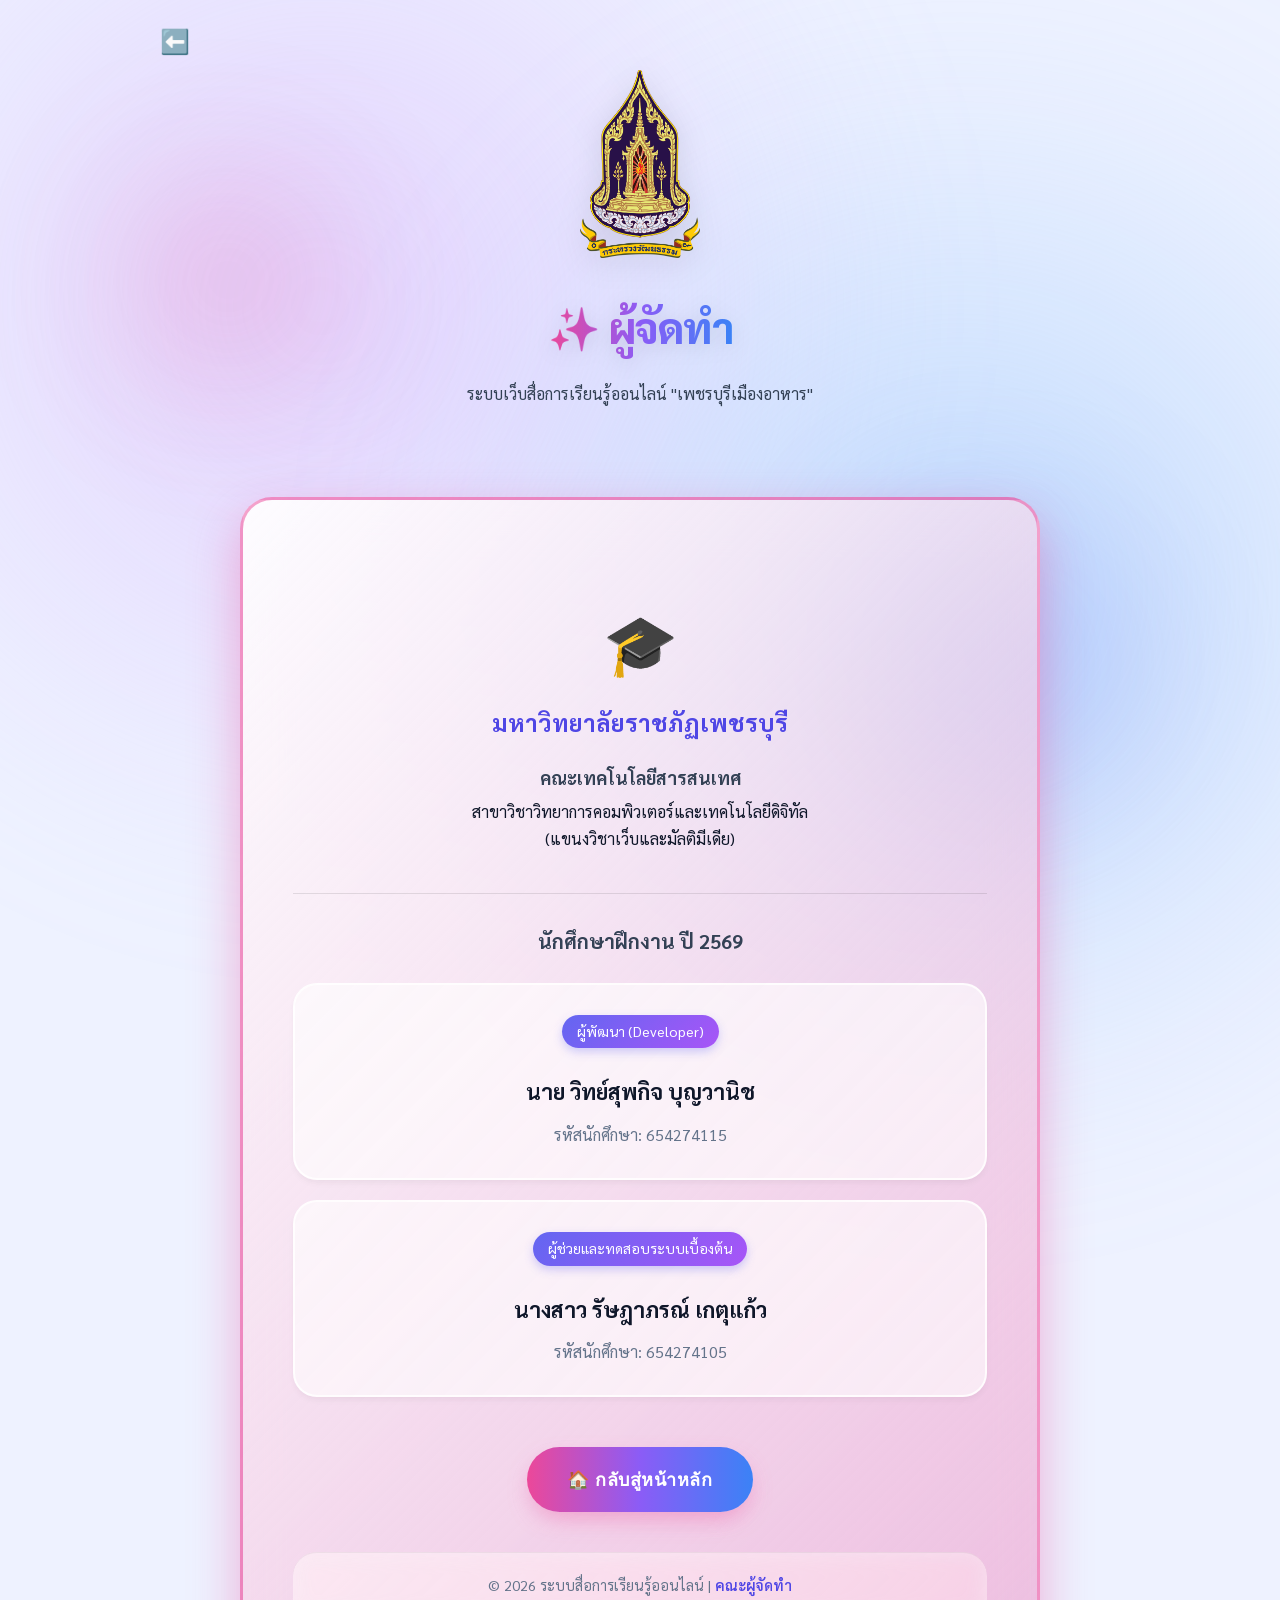
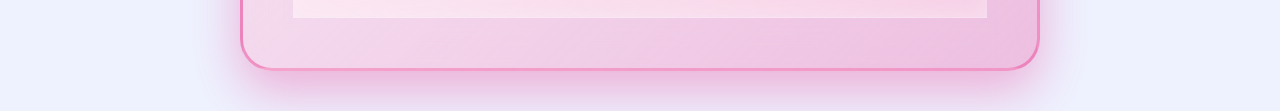
==== credits.html @ ec185980 "first upload" ====
<!DOCTYPE html>
<html lang="th">

<head>
    <meta charset="UTF-8">
    <meta name="viewport" content="width=device-width, initial-scale=1.0">
    <title>ผู้จัดทำ - ระบบเว็บสื่อการเรียนรู้ออนไลน์</title>
    <link rel="stylesheet" href="style.css?v=10">
    <style>
        .credits-container {
            max-width: 800px;
            margin: 0 auto;
            text-align: center;
        }

        .team-section {
            margin-top: 40px;
        }

        .team-card {
            background: rgba(255, 255, 255, 0.6);
            border-radius: var(--radius-lg);
            padding: 30px;
            margin-bottom: 20px;
            box-shadow: var(--shadow-sm);
            border: 2px solid rgba(255, 255, 255, 0.8);
            transition: transform 0.3s ease;
        }

        .team-card:hover {
            transform: translateY(-5px);
            background: rgba(255, 255, 255, 0.8);
            box-shadow: var(--shadow-md);
        }

        .university-logo {
            width: 120px;
            height: auto;
            margin-bottom: 20px;
            filter: drop-shadow(0 4px 6px rgba(0, 0, 0, 0.1));
        }

        .role-badge {
            display: inline-block;
            background: var(--primary-gradient);
            color: white;
            padding: 5px 15px;
            border-radius: 20px;
            font-size: 14px;
            margin-bottom: 15px;
            box-shadow: 0 4px 10px rgba(99, 102, 241, 0.3);
        }

        .main-footer {
            margin-top: 40px;
            text-align: center;
            padding: 20px;
            border-top: 1px solid rgba(0, 0, 0, 0.05);
            font-size: 0.9em;
            color: var(--text-muted);
        }

        .main-footer a {
            color: var(--primary-color);
            text-decoration: none;
            font-weight: 600;
            transition: color 0.2s;
        }

        .main-footer a:hover {
            color: var(--accent-color);
        }
    </style>
</head>

<body>
    <!-- Background elements -->
    <div class="bg-shape"
        style="top: 20%; left: 10%; width: 200px; height: 200px; background: rgba(236, 72, 153, 0.4);"></div>
    <div class="bg-shape"
        style="bottom: 10%; right: 10%; width: 300px; height: 300px; background: rgba(99, 102, 241, 0.4); animation-direction: reverse;">
    </div>

    <div class="container">
        <!-- Back Button Top Left -->
        <a href="index.html"
            style="position: absolute; top: 20px; left: 20px; text-decoration: none; font-size: 24px;">⬅️</a>

        <header>
            <img src="logo.png" alt="ตราประจำจังหวัดเพชรบุรี" class="logo">
            <h1>✨ ผู้จัดทำ</h1>
            <p style="color: var(--secondary-color); margin-top: 10px;">ระบบเว็บสื่อการเรียนรู้ออนไลน์
                "เพชรบุรีเมืองอาหาร"</p>
        </header>

        <div class="card credits-container">
            <div class="team-section">
                <!-- University Info -->
                <div style="margin-bottom: 40px;">
                    <div style="font-size: 60px; margin-bottom: 10px;">🎓</div>
                    <h3 style="margin-top: 10px; color: var(--primary-color);">มหาวิทยาลัยราชภัฏเพชรบุรี</h3>
                    <p style="color: var(--secondary-color); font-size: 18px; font-weight: bold; margin-bottom: 5px;">
                        คณะเทคโนโลยีสารสนเทศ</p>
                    <p style="color: var(--text-color);">สาขาวิชาวิทยาการคอมพิวเตอร์และเทคโนโลยีดิจิทัล
                        <br>(แขนงวิชาเว็บและมัลติมีเดีย)
                    </p>
                </div>

                <hr style="border: 0; height: 1px; background: rgba(0,0,0,0.1); margin: 30px 0;">

                <h4 style="margin-bottom: 25px; color: var(--secondary-color);">นักศึกษาฝึกงาน ปี 2569</h4>

                <!-- Student 1 -->
                <div class="team-card">
                    <span class="role-badge">ผู้พัฒนา (Developer)</span>
                    <h4 style="font-size: 22px; margin-bottom: 10px; color: var(--text-color); margin-top: 10px;">
                        นาย วิทย์สุพกิจ บุญวานิช</h4>
                    <p style="color: var(--text-muted);">รหัสนักศึกษา: 654274115</p>
                </div>

                <!-- Student 2 -->
                <div class="team-card">
                    <span class="role-badge">ผู้ช่วยและทดสอบระบบเบื้องต้น</span>
                    <h4 style="font-size: 22px; margin-bottom: 10px; color: var(--text-color); margin-top: 10px;">
                        นางสาว รัษฎาภรณ์ เกตุแก้ว</h4>
                    <p style="color: var(--text-muted);">รหัสนักศึกษา: 654274105</p>
                </div>

                <div style="margin-top: 50px;">
                    <button class="btn btn-success" onclick="window.location.href='index.html'">
                        🏠 กลับสู่หน้าหลัก
                    </button>
                </div>
            </div>

            <footer class="main-footer">
                <p>© 2026 ระบบสื่อการเรียนรู้ออนไลน์ | <a href="credits.html">คณะผู้จัดทำ</a></p>
            </footer>
        </div>
</body>

</html>
---- style.css ----
@import url('https://fonts.googleapis.com/css2?family=Sarabun:wght@300;400;500;600;700;800&display=swap');

:root {
    /* Vibrant "Teen" Palette - High Energy */
    --primary-color: #4f46e5;
    /* Electric Indigo */
    --secondary-color: #334155;
    --accent-color: #db2777;
    /* Pink Magenta */
    --highlight-color: #fbbf24;
    /* Pop Yellow */
    --background-color: #f0f9ff;

    /* Modern Gradients */
    --primary-gradient: linear-gradient(135deg, #6366f1 0%, #a855f7 100%);
    /* Indigo -> Purple */
    --modern-gradient: linear-gradient(to right, #ec4899 0%, #8b5cf6 50%, #3b82f6 100%);
    /* Pink -> Purple -> Blue */
    --gold-gradient: linear-gradient(135deg, #f59e0b 0%, #fbbf24 100%);
    /* Kept only for specific elements if needed */

    /* UI Tokens */
    --text-color: #0f172a;
    --text-muted: #64748b;
    --border-color: rgba(255, 255, 255, 0.6);
    --surface-color: rgba(255, 255, 255, 0.7);
    /* Glassmorphism Base */

    --shadow-sm: 0 4px 6px -1px rgba(0, 0, 0, 0.05);
    --shadow-md: 0 10px 15px -3px rgba(0, 0, 0, 0.08);
    --shadow-lg: 0 25px 50px -12px rgba(99, 102, 241, 0.2);
    /* Indigo Shadow */

    --radius-md: 16px;
    --radius-lg: 24px;
    --radius-xl: 32px;
}

* {
    margin: 0;
    padding: 0;
    box-sizing: border-box;
}

html {
    scroll-behavior: smooth;
}

body {
    font-family: 'Sarabun', sans-serif;
    margin: 0;
    padding: 0;
    background-color: #eef2ff;
    color: var(--text-color);
    line-height: 1.7;
    min-height: 100vh;
    overflow-x: hidden;
    position: relative;
    -webkit-font-smoothing: antialiased;
}

/* Modern "Mesh Gradient" Animated Background */
body::before,
body::after {
    content: '';
    position: fixed;
    width: 90vw;
    height: 90vw;
    border-radius: 50%;
    filter: blur(90px);
    z-index: -1;
    opacity: 0.5;
    will-change: transform;
    animation: floatBlob 25s infinite alternate ease-in-out;
}

body::before {
    top: -30%;
    left: -20%;
    background: radial-gradient(circle, #d8b4fe 0%, rgba(216, 180, 254, 0) 70%);
}

body::after {
    bottom: -30%;
    right: -20%;
    background: radial-gradient(circle, #93c5fd 0%, rgba(147, 197, 253, 0) 70%);
    animation-delay: -10s;
}

@keyframes floatBlob {
    0% {
        transform: translate(0, 0) scale(1);
    }

    100% {
        transform: translate(5%, 10%) scale(1.1);
    }
}

/* Background Shape Animation */
.bg-shape {
    position: fixed;
    border-radius: 50%;
    filter: blur(80px);
    opacity: 0.6;
    z-index: -1;
    animation: floatBlob 20s infinite alternate ease-in-out;
}

/* Utility Classes */
.hidden {
    display: none !important;
}

.container {
    max-width: 1000px;
    margin: 0 auto;
    padding: 40px 20px;
    position: relative;
    z-index: 1;
}

header {
    text-align: center;
    margin-bottom: 60px;
    padding: 30px 0;
    position: relative;
}

header h1 {
    margin: 10px 0 0;
    font-size: 42px;
    font-weight: 800;
    letter-spacing: -1px;
    background: var(--modern-gradient);
    -webkit-background-clip: text;
    -webkit-text-fill-color: transparent;
    background-clip: text;
    color: transparent;
    display: inline-block;
    filter: drop-shadow(0 4px 10px rgba(0, 0, 0, 0.1));
    line-height: 1.6;
    padding: 10px 0;
}

/* Glassmorphism Card */
.card {
    background: linear-gradient(135deg, rgba(255, 255, 255, 0.9) 0%, rgba(236, 72, 153, 0.3) 100%);
    padding: 50px;
    border-radius: var(--radius-xl);
    box-shadow: 0 20px 50px rgba(236, 72, 153, 0.4);
    border: 3px solid rgba(236, 72, 153, 0.5);
    margin-bottom: 40px;
    backdrop-filter: blur(25px);
    -webkit-backdrop-filter: blur(25px);
    transition: transform 0.4s cubic-bezier(0.175, 0.885, 0.32, 1.275), box-shadow 0.4s ease;
}

/* New Story Card Animation - Simplified */
.story-grid>div {
    transition: transform 0.2s ease, box-shadow 0.2s ease;
    /* Faster, simpler */
    cursor: pointer;
}

.story-grid>div:hover {
    transform: translateY(-4px);
    /* Reduced movement */
    box-shadow: 0 10px 20px rgba(0, 0, 0, 0.1) !important;
    /* Lighter shadow */
    z-index: 10;
}

/* .card:hover removed to prevent bounce effect */

.content-img {
    width: 100%;
    border-radius: var(--radius-lg);
    box-shadow: var(--shadow-md);
    margin: 30px 0;
    /* transition: all 0.4s ease; REMOVED for performance */
    border: 5px solid rgba(255, 255, 255, 0.8);
}

/* .content-img:hover REMOVED - too many images cause lag */

.btn {
    padding: 18px 40px;
    border-radius: 60px;
    font-size: 18px;
    font-weight: 700;
    border: none;
    transition: all 0.3s cubic-bezier(0.4, 0, 0.2, 1);
    background: white;
    color: var(--primary-color);
    box-shadow: 0 10px 20px -5px rgba(0, 0, 0, 0.1);
    letter-spacing: 0.5px;
    display: inline-block;
    cursor: pointer;
    text-decoration: none;
}

.btn:hover {
    transform: translateY(-5px);
    box-shadow: 0 20px 30px -5px rgba(0, 0, 0, 0.15);
}

.btn-success {
    background: var(--modern-gradient);
    color: white;
    box-shadow: 0 10px 25px -5px rgba(236, 72, 153, 0.4);
}

.btn-success:hover {
    color: white;
    box-shadow: 0 20px 40px -5px rgba(236, 72, 153, 0.6);
    transform: translateY(-5px) scale(1.03);
}

/* Timeline Re-styled */
.timeline {
    position: relative;
    padding: 20px 0;
}

.timeline-item {
    padding: 25px;
    border-left: 4px solid var(--accent-color);
    /* Changed from Gold to Pink */
    position: relative;
    margin-bottom: 30px;
    margin-left: 20px;
    background: rgba(255, 255, 255, 0.9);
    /* Increased opacity instead of blur */
    border-radius: 0 var(--radius-lg) var(--radius-lg) 0;
    box-shadow: var(--shadow-sm);
    /* backdrop-filter: blur(10px); REMOVED for performance */
}

.timeline-item::before {
    content: "";
    width: 16px;
    height: 16px;
    background: var(--accent-color);
    /* Pink dot */
    border-radius: 50%;
    position: absolute;
    left: -30px;
    top: 30px;
    box-shadow: 0 0 0 4px rgba(236, 72, 153, 0.2);
}

.year-badge {
    background: var(--primary-gradient);
    /* Blue/Purple badge */
    color: white;
    padding: 6px 16px;
    border-radius: 20px;
    font-weight: bold;
    font-size: 14px;
    display: inline-block;
    margin-bottom: 12px;
    box-shadow: 0 4px 10px rgba(99, 102, 241, 0.3);
}

/* GI Grid & Cards */
.gi-grid {
    display: grid;
    grid-template-columns: repeat(auto-fill, minmax(240px, 1fr));
    gap: 25px;
}

.gi-card {
    background: rgba(255, 255, 255, 0.8);
    border-radius: var(--radius-lg);
    padding: 25px;
    text-align: center;
    border: 1px solid rgba(255, 255, 255, 0.5);
    transition: transform 0.2s ease;
    /* Simplified - only transform, faster */
    box-shadow: var(--shadow-sm);
    position: relative;
    overflow: hidden;
}

.gi-card:hover {
    transform: translateY(-3px);
    /* Reduced movement */
    /* box-shadow removed from hover - static shadow is enough */
    /* background removed from hover - not needed */
}

.gi-img {
    width: 100%;
    height: 180px;
    object-fit: cover;
    border-radius: var(--radius-md);
    margin-bottom: 15px;
    box-shadow: var(--shadow-sm);
    /* transition: transform 0.5s ease; REMOVED - too many images */
}

/* .gi-card:hover .gi-img REMOVED - causes lag with many cards */

/* Typography Headings */
h2 {
    font-size: 32px;
    font-weight: 800;
    color: var(--primary-color);
    margin-top: 0;
    margin-bottom: 30px;
    background: linear-gradient(to right, var(--primary-color), var(--accent-color));
    -webkit-background-clip: text;
    -webkit-text-fill-color: transparent;
    background-clip: text;
    color: transparent;
    display: inline-block;
    border-bottom: 3px solid rgba(99, 102, 241, 0.1);
    padding-bottom: 10px;
}

h3 {
    font-size: 24px;
    color: var(--secondary-color);
    margin-top: 40px;
    margin-bottom: 20px;
    font-weight: 700;
}

h4 {
    font-size: 20px;
    color: var(--text-color);
    font-weight: 700;
}

/* Logo */
.logo {
    display: block;
    width: 120px;
    height: auto;
    margin: 0 auto 15px auto;
    filter: drop-shadow(0 5px 15px rgba(0, 0, 0, 0.1));
    transition: transform 0.3s ease;
}

.logo:hover {
    transform: rotate(-5deg) scale(1.1);
}

/* Interactive Progress Bar */
.progress-bar {
    width: 100%;
    height: 16px;
    background-color: rgba(255, 255, 255, 0.5);
    border-radius: 999px;
    overflow: hidden;
    margin-bottom: 30px;
    border: 1px solid rgba(255, 255, 255, 0.8);
    box-shadow: inset 0 2px 4px rgba(0, 0, 0, 0.05);
}

.progress-fill {
    height: 100%;
    background: var(--modern-gradient);
    border-radius: 999px;
    box-shadow: 0 0 20px rgba(236, 72, 153, 0.5);
    position: relative;
}

.progress-fill::after {
    content: '';
    position: absolute;
    top: 0;
    left: 0;
    right: 0;
    bottom: 0;
    background: linear-gradient(90deg, transparent, rgba(255, 255, 255, 0.4), transparent);
    transform: translateX(-100%);
    animation: shimmer 1.5s infinite;
}

@keyframes shimmer {
    100% {
        transform: translateX(100%);
    }
}



/* Quiz Styles */
.quiz-option {
    background: rgba(255, 255, 255, 0.7);
    border: 2px solid transparent;
    border-radius: var(--radius-lg);
    padding: 20px;
    margin-bottom: 15px;
    cursor: pointer;
    transition: all 0.2s ease;
}

.quiz-option:hover {
    background: white;
    transform: translateX(10px);
    box-shadow: var(--shadow-md);
}

.quiz-option.selected {
    background: white;
    border-color: var(--primary-color);
    box-shadow: var(--shadow-lg);
}

/* Form Styles */
.form-group input,
.form-group textarea {
    background: rgba(255, 255, 255, 0.8);
    border: 2px solid transparent;
    border-radius: var(--radius-md);
    padding: 18px;
    font-size: 16px;
    transition: all 0.3s ease;
}

.form-group input:focus {
    border-color: var(--primary-color);
    box-shadow: 0 0 0 4px rgba(99, 102, 241, 0.2);
    outline: none;
}

/* 
   Certificate Specific Styles - Traditional "Thai" Look 
   Restored for formal PDF generation 
*/
.certificate {
    width: 297mm;
    height: 210mm;
    margin: 0 auto;
    padding: 0;
    position: relative;
    background-color: #ffffff;
    /* Thai pattern removed as per user request */
    border: 12px solid var(--gold-color);
    box-shadow: 0 10px 40px rgba(0, 0, 0, 0.15);
    font-family: 'Sarabun', sans-serif;
    overflow: hidden;
    color: #333;
}

/* Rating Buttons - Premium Style */
.rating-buttons {
    display: flex;
    justify-content: space-between;
    gap: 15px;
    margin: 20px 0;
    padding: 0;
}

.rating-btn {
    flex: 1;
    max-width: 70px;
    height: 70px;
    border-radius: 50%;
    border: 3px solid rgba(99, 102, 241, 0.2);
    background: rgba(255, 255, 255, 0.9);
    font-weight: 700;
    font-size: 24px;
    color: var(--primary-color);
    cursor: pointer;
    transition: all 0.3s cubic-bezier(0.4, 0, 0.2, 1);
    display: flex;
    align-items: center;
    justify-content: center;
    box-shadow: 0 4px 10px rgba(0, 0, 0, 0.08);
    position: relative;
    overflow: hidden;
}

.rating-btn::before {
    content: '';
    position: absolute;
    top: 0;
    left: 0;
    right: 0;
    bottom: 0;
    background: var(--modern-gradient);
    opacity: 0;
    transition: opacity 0.3s ease;
    border-radius: 50%;
}

.rating-btn:hover {
    border-color: var(--primary-color);
    transform: translateY(-5px) scale(1.05);
    box-shadow: 0 15px 30px -5px rgba(99, 102, 241, 0.4);
}

.rating-btn:hover::before {
    opacity: 0.1;
}


/* Form Styles for Better Mobile UX */
.form-group {
    margin-bottom: 20px;
}

.form-group label {
    display: block;
    margin-bottom: 8px;
    font-weight: 600;
}

.form-group input {
    width: 100%;
    padding: 12px;
    border: 2px solid #ddd;
    border-radius: 8px;
    font-size: 16px;
    transition: all 0.3s ease;
}

.form-group input:focus {
    border-color: var(--primary-color);
    box-shadow: 0 0 0 4px rgba(99, 102, 241, 0.1);
    outline: none;
}

@media (max-width: 768px) {
    .container {
        padding: 15px;
    }

    header h1 {
        font-size: 28px;
    }

    .card {
        padding: 20px;
    }
}

.rating-btn.selected {
    background: var(--modern-gradient);
    border-color: transparent;
    color: white;
    box-shadow: 0 15px 35px -5px rgba(236, 72, 153, 0.5);
    transform: translateY(-3px) scale(1.1);
    animation: pulse 0.5s ease;
}

.rating-btn.selected::before {
    opacity: 0;
}

@keyframes pulse {

    0%,
    100% {
        transform: translateY(-3px) scale(1.1);
    }

    50% {
        transform: translateY(-3px) scale(1.15);
    }
}

/* Animations Utility */
.fade-in {
    opacity: 0;
    transform: translateY(20px);
    animation: fadeInMove 0.8s ease-out forwards;
}

@keyframes fadeInMove {
    0% {
        opacity: 0;
        transform: translateY(20px);
    }

    100% {
        opacity: 1;
        transform: translateY(0);
    }
}

/* Tab System Styles */
.tab-btn:hover {
    color: var(--primary-color) !important;
    background: rgba(99, 102, 241, 0.05);
}

.tab-content {
    animation: fadeIn 0.4s ease;
}

@keyframes fadeIn {
    from {
        opacity: 0;
        transform: translateY(10px);
    }

    to {
        opacity: 1;
        transform: translateY(0);
    }
}

/* Footer Styles */
.main-footer {
    margin-top: 60px;
    text-align: center;
    padding: 30px 20px;
    border-top: 1px solid rgba(0, 0, 0, 0.05);
    font-size: 14px;
    color: var(--text-muted);
    background: rgba(255, 255, 255, 0.5);
    backdrop-filter: blur(10px);
    border-radius: var(--radius-lg) var(--radius-lg) 0 0;
}

.main-footer a {
    color: var(--primary-color);
    text-decoration: none;
    font-weight: 600;
    transition: color 0.2s;
}

.main-footer a:hover {
    color: var(--accent-color);
    text-decoration: underline;
}

/* Visitor Counter Widget */
.visitor-counter {
    display: inline-block;
    margin-bottom: 20px;
    padding: 14px 28px;
    background: linear-gradient(135deg, rgba(255, 255, 255, 0.85) 0%, rgba(236, 72, 153, 0.15) 100%);
    border: 2px solid rgba(236, 72, 153, 0.3);
    border-radius: 60px;
    box-shadow: 0 4px 20px rgba(99, 102, 241, 0.12);
    transition: transform 0.3s ease, box-shadow 0.3s ease;
}

.visitor-counter:hover {
    transform: translateY(-3px);
    box-shadow: 0 8px 30px rgba(236, 72, 153, 0.25);
}

.visitor-counter-inner {
    display: flex;
    align-items: center;
    gap: 14px;
}

.visitor-icon {
    font-size: 26px;
    filter: drop-shadow(0 2px 4px rgba(0, 0, 0, 0.1));
}

.visitor-stats {
    display: flex;
    align-items: center;
    gap: 16px;
}

.visitor-stat {
    display: flex;
    flex-direction: column;
    align-items: center;
    gap: 2px;
}

.visitor-label {
    font-size: 11px;
    font-weight: 600;
    color: var(--text-muted);
    text-transform: uppercase;
    letter-spacing: 0.5px;
}

.visitor-number {
    font-size: 22px;
    font-weight: 800;
    background: var(--modern-gradient);
    -webkit-background-clip: text;
    -webkit-text-fill-color: transparent;
    background-clip: text;
    color: transparent;
    line-height: 1.2;
}

.visitor-divider {
    width: 1px;
    height: 36px;
    background: linear-gradient(to bottom, transparent, rgba(236, 72, 153, 0.4), transparent);
}

@media (max-width: 768px) {
    .visitor-counter {
        padding: 10px 20px;
    }

    .visitor-number {
        font-size: 18px;
    }

    .visitor-icon {
        font-size: 22px;
    }
}
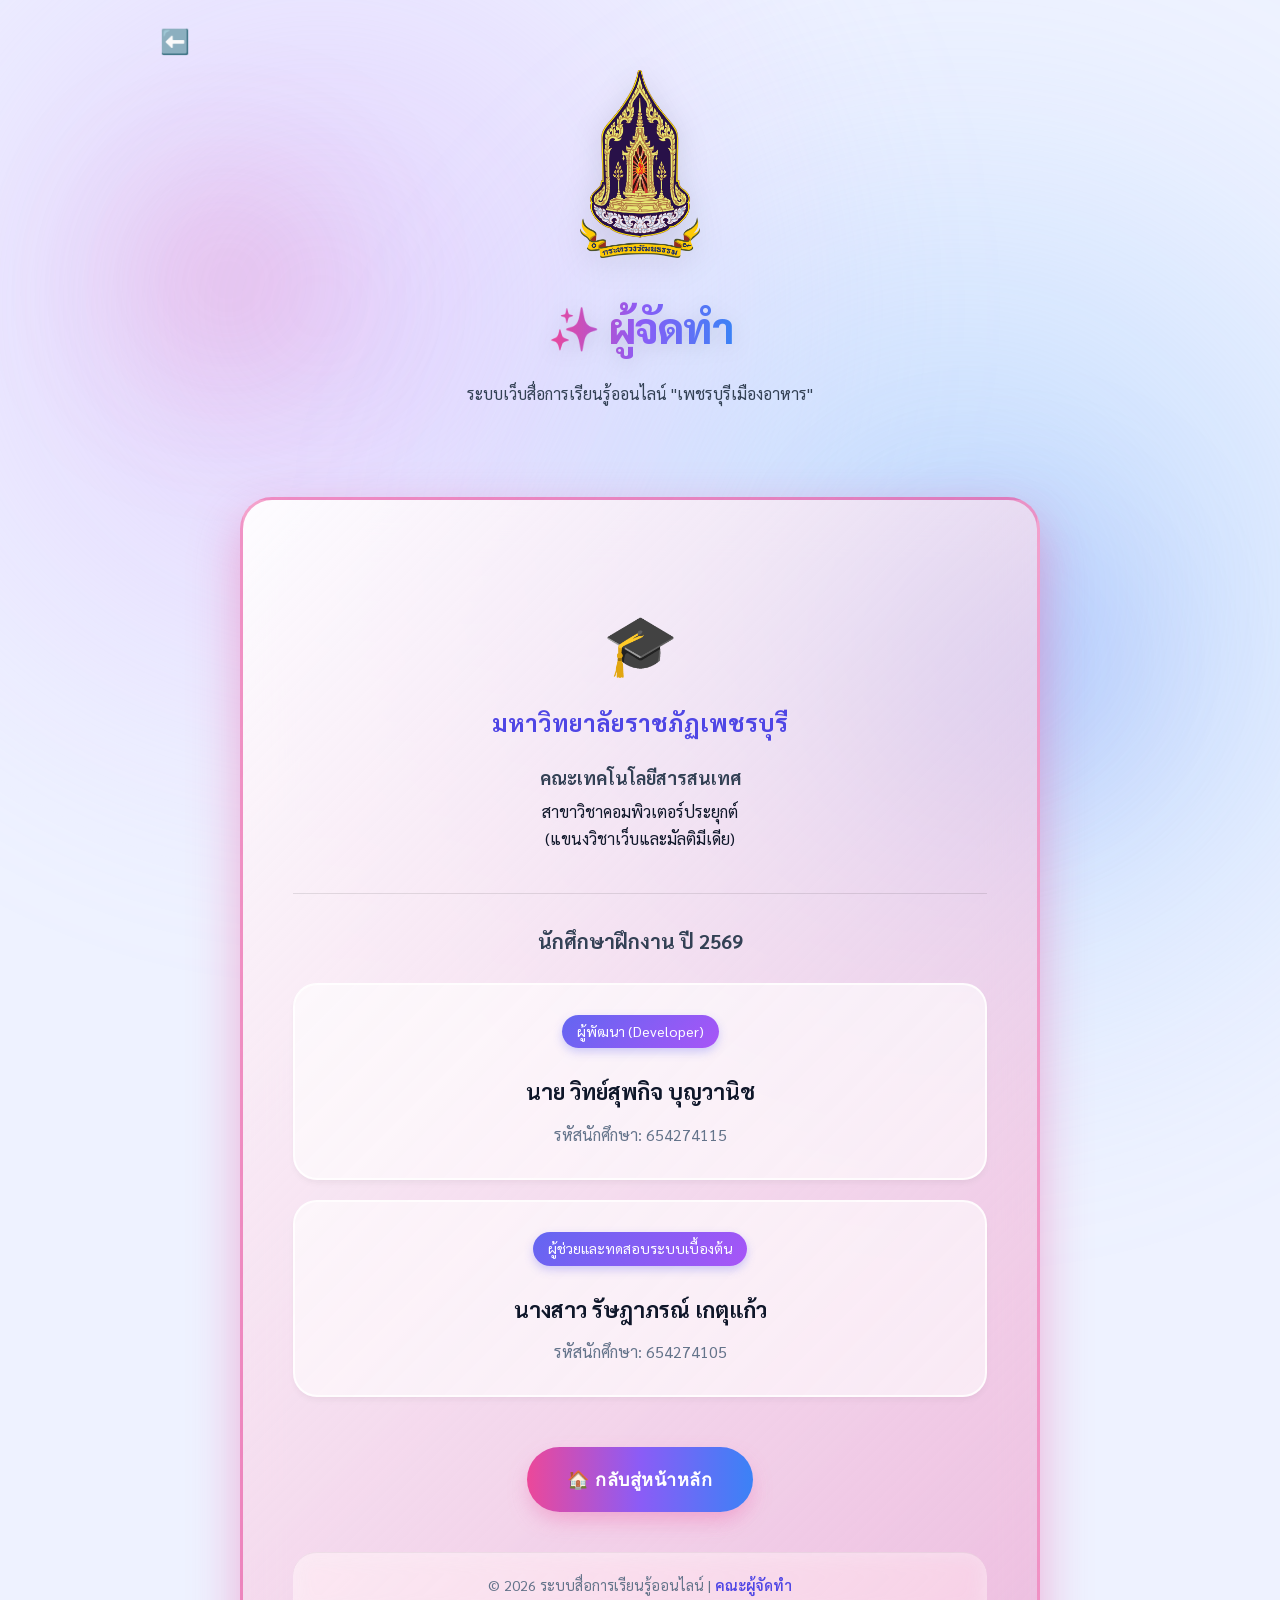
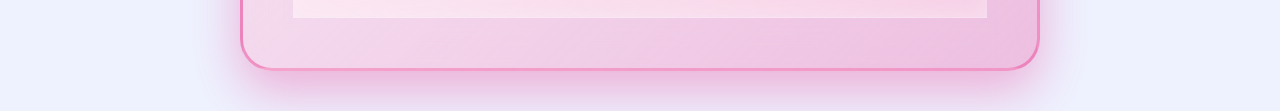
==== commit f79b5caa: "Add files via upload" ====
--- a/credits.html
+++ b/credits.html
@@ -1,142 +1,142 @@
-<!DOCTYPE html>
-<html lang="th">
-
-<head>
-    <meta charset="UTF-8">
-    <meta name="viewport" content="width=device-width, initial-scale=1.0">
-    <title>ผู้จัดทำ - ระบบเว็บสื่อการเรียนรู้ออนไลน์</title>
-    <link rel="stylesheet" href="style.css?v=10">
-    <style>
-        .credits-container {
-            max-width: 800px;
-            margin: 0 auto;
-            text-align: center;
-        }
-
-        .team-section {
-            margin-top: 40px;
-        }
-
-        .team-card {
-            background: rgba(255, 255, 255, 0.6);
-            border-radius: var(--radius-lg);
-            padding: 30px;
-            margin-bottom: 20px;
-            box-shadow: var(--shadow-sm);
-            border: 2px solid rgba(255, 255, 255, 0.8);
-            transition: transform 0.3s ease;
-        }
-
-        .team-card:hover {
-            transform: translateY(-5px);
-            background: rgba(255, 255, 255, 0.8);
-            box-shadow: var(--shadow-md);
-        }
-
-        .university-logo {
-            width: 120px;
-            height: auto;
-            margin-bottom: 20px;
-            filter: drop-shadow(0 4px 6px rgba(0, 0, 0, 0.1));
-        }
-
-        .role-badge {
-            display: inline-block;
-            background: var(--primary-gradient);
-            color: white;
-            padding: 5px 15px;
-            border-radius: 20px;
-            font-size: 14px;
-            margin-bottom: 15px;
-            box-shadow: 0 4px 10px rgba(99, 102, 241, 0.3);
-        }
-
-        .main-footer {
-            margin-top: 40px;
-            text-align: center;
-            padding: 20px;
-            border-top: 1px solid rgba(0, 0, 0, 0.05);
-            font-size: 0.9em;
-            color: var(--text-muted);
-        }
-
-        .main-footer a {
-            color: var(--primary-color);
-            text-decoration: none;
-            font-weight: 600;
-            transition: color 0.2s;
-        }
-
-        .main-footer a:hover {
-            color: var(--accent-color);
-        }
-    </style>
-</head>
-
-<body>
-    <!-- Background elements -->
-    <div class="bg-shape"
-        style="top: 20%; left: 10%; width: 200px; height: 200px; background: rgba(236, 72, 153, 0.4);"></div>
-    <div class="bg-shape"
-        style="bottom: 10%; right: 10%; width: 300px; height: 300px; background: rgba(99, 102, 241, 0.4); animation-direction: reverse;">
-    </div>
-
-    <div class="container">
-        <!-- Back Button Top Left -->
-        <a href="index.html"
-            style="position: absolute; top: 20px; left: 20px; text-decoration: none; font-size: 24px;">⬅️</a>
-
-        <header>
-            <img src="logo.png" alt="ตราประจำจังหวัดเพชรบุรี" class="logo">
-            <h1>✨ ผู้จัดทำ</h1>
-            <p style="color: var(--secondary-color); margin-top: 10px;">ระบบเว็บสื่อการเรียนรู้ออนไลน์
-                "เพชรบุรีเมืองอาหาร"</p>
-        </header>
-
-        <div class="card credits-container">
-            <div class="team-section">
-                <!-- University Info -->
-                <div style="margin-bottom: 40px;">
-                    <div style="font-size: 60px; margin-bottom: 10px;">🎓</div>
-                    <h3 style="margin-top: 10px; color: var(--primary-color);">มหาวิทยาลัยราชภัฏเพชรบุรี</h3>
-                    <p style="color: var(--secondary-color); font-size: 18px; font-weight: bold; margin-bottom: 5px;">
-                        คณะเทคโนโลยีสารสนเทศ</p>
-                    <p style="color: var(--text-color);">สาขาวิชาวิทยาการคอมพิวเตอร์และเทคโนโลยีดิจิทัล
-                        <br>(แขนงวิชาเว็บและมัลติมีเดีย)
-                    </p>
-                </div>
-
-                <hr style="border: 0; height: 1px; background: rgba(0,0,0,0.1); margin: 30px 0;">
-
-                <h4 style="margin-bottom: 25px; color: var(--secondary-color);">นักศึกษาฝึกงาน ปี 2569</h4>
-
-                <!-- Student 1 -->
-                <div class="team-card">
-                    <span class="role-badge">ผู้พัฒนา (Developer)</span>
-                    <h4 style="font-size: 22px; margin-bottom: 10px; color: var(--text-color); margin-top: 10px;">
-                        นาย วิทย์สุพกิจ บุญวานิช</h4>
-                    <p style="color: var(--text-muted);">รหัสนักศึกษา: 654274115</p>
-                </div>
-
-                <!-- Student 2 -->
-                <div class="team-card">
-                    <span class="role-badge">ผู้ช่วยและทดสอบระบบเบื้องต้น</span>
-                    <h4 style="font-size: 22px; margin-bottom: 10px; color: var(--text-color); margin-top: 10px;">
-                        นางสาว รัษฎาภรณ์ เกตุแก้ว</h4>
-                    <p style="color: var(--text-muted);">รหัสนักศึกษา: 654274105</p>
-                </div>
-
-                <div style="margin-top: 50px;">
-                    <button class="btn btn-success" onclick="window.location.href='index.html'">
-                        🏠 กลับสู่หน้าหลัก
-                    </button>
-                </div>
-            </div>
-
-            <footer class="main-footer">
-                <p>© 2026 ระบบสื่อการเรียนรู้ออนไลน์ | <a href="credits.html">คณะผู้จัดทำ</a></p>
-            </footer>
-        </div>
-</body>
-
+<!DOCTYPE html>
+<html lang="th">
+
+<head>
+    <meta charset="UTF-8">
+    <meta name="viewport" content="width=device-width, initial-scale=1.0">
+    <title>ผู้จัดทำ - ระบบเว็บสื่อการเรียนรู้ออนไลน์</title>
+    <link rel="stylesheet" href="style.css?v=10">
+    <style>
+        .credits-container {
+            max-width: 800px;
+            margin: 0 auto;
+            text-align: center;
+        }
+
+        .team-section {
+            margin-top: 40px;
+        }
+
+        .team-card {
+            background: rgba(255, 255, 255, 0.6);
+            border-radius: var(--radius-lg);
+            padding: 30px;
+            margin-bottom: 20px;
+            box-shadow: var(--shadow-sm);
+            border: 2px solid rgba(255, 255, 255, 0.8);
+            transition: transform 0.3s ease;
+        }
+
+        .team-card:hover {
+            transform: translateY(-5px);
+            background: rgba(255, 255, 255, 0.8);
+            box-shadow: var(--shadow-md);
+        }
+
+        .university-logo {
+            width: 120px;
+            height: auto;
+            margin-bottom: 20px;
+            filter: drop-shadow(0 4px 6px rgba(0, 0, 0, 0.1));
+        }
+
+        .role-badge {
+            display: inline-block;
+            background: var(--primary-gradient);
+            color: white;
+            padding: 5px 15px;
+            border-radius: 20px;
+            font-size: 14px;
+            margin-bottom: 15px;
+            box-shadow: 0 4px 10px rgba(99, 102, 241, 0.3);
+        }
+
+        .main-footer {
+            margin-top: 40px;
+            text-align: center;
+            padding: 20px;
+            border-top: 1px solid rgba(0, 0, 0, 0.05);
+            font-size: 0.9em;
+            color: var(--text-muted);
+        }
+
+        .main-footer a {
+            color: var(--primary-color);
+            text-decoration: none;
+            font-weight: 600;
+            transition: color 0.2s;
+        }
+
+        .main-footer a:hover {
+            color: var(--accent-color);
+        }
+    </style>
+</head>
+
+<body>
+    <!-- Background elements -->
+    <div class="bg-shape"
+        style="top: 20%; left: 10%; width: 200px; height: 200px; background: rgba(236, 72, 153, 0.4);"></div>
+    <div class="bg-shape"
+        style="bottom: 10%; right: 10%; width: 300px; height: 300px; background: rgba(99, 102, 241, 0.4); animation-direction: reverse;">
+    </div>
+
+    <div class="container">
+        <!-- Back Button Top Left -->
+        <a href="index.html"
+            style="position: absolute; top: 20px; left: 20px; text-decoration: none; font-size: 24px;">⬅️</a>
+
+        <header>
+            <img src="logo.png" alt="ตราประจำจังหวัดเพชรบุรี" class="logo">
+            <h1>✨ ผู้จัดทำ</h1>
+            <p style="color: var(--secondary-color); margin-top: 10px;">ระบบเว็บสื่อการเรียนรู้ออนไลน์
+                "เพชรบุรีเมืองอาหาร"</p>
+        </header>
+
+        <div class="card credits-container">
+            <div class="team-section">
+                <!-- University Info -->
+                <div style="margin-bottom: 40px;">
+                    <div style="font-size: 60px; margin-bottom: 10px;">🎓</div>
+                    <h3 style="margin-top: 10px; color: var(--primary-color);">มหาวิทยาลัยราชภัฏเพชรบุรี</h3>
+                    <p style="color: var(--secondary-color); font-size: 18px; font-weight: bold; margin-bottom: 5px;">
+                        คณะเทคโนโลยีสารสนเทศ</p>
+                    <p style="color: var(--text-color);">สาขาวิชาคอมพิวเตอร์ประยุกต์
+                        <br>(แขนงวิชาเว็บและมัลติมีเดีย)
+                    </p>
+                </div>
+
+                <hr style="border: 0; height: 1px; background: rgba(0,0,0,0.1); margin: 30px 0;">
+
+                <h4 style="margin-bottom: 25px; color: var(--secondary-color);">นักศึกษาฝึกงาน ปี 2569</h4>
+
+                <!-- Student 1 -->
+                <div class="team-card">
+                    <span class="role-badge">ผู้พัฒนา (Developer)</span>
+                    <h4 style="font-size: 22px; margin-bottom: 10px; color: var(--text-color); margin-top: 10px;">
+                        นาย วิทย์สุพกิจ บุญวานิช</h4>
+                    <p style="color: var(--text-muted);">รหัสนักศึกษา: 654274115</p>
+                </div>
+
+                <!-- Student 2 -->
+                <div class="team-card">
+                    <span class="role-badge">ผู้ช่วยและทดสอบระบบเบื้องต้น</span>
+                    <h4 style="font-size: 22px; margin-bottom: 10px; color: var(--text-color); margin-top: 10px;">
+                        นางสาว รัษฎาภรณ์ เกตุแก้ว</h4>
+                    <p style="color: var(--text-muted);">รหัสนักศึกษา: 654274105</p>
+                </div>
+
+                <div style="margin-top: 50px;">
+                    <button class="btn btn-success" onclick="window.location.href='index.html'">
+                        🏠 กลับสู่หน้าหลัก
+                    </button>
+                </div>
+            </div>
+
+            <footer class="main-footer">
+                <p>© 2026 ระบบสื่อการเรียนรู้ออนไลน์ | <a href="credits.html">คณะผู้จัดทำ</a></p>
+            </footer>
+        </div>
+</body>
+
 </html>
